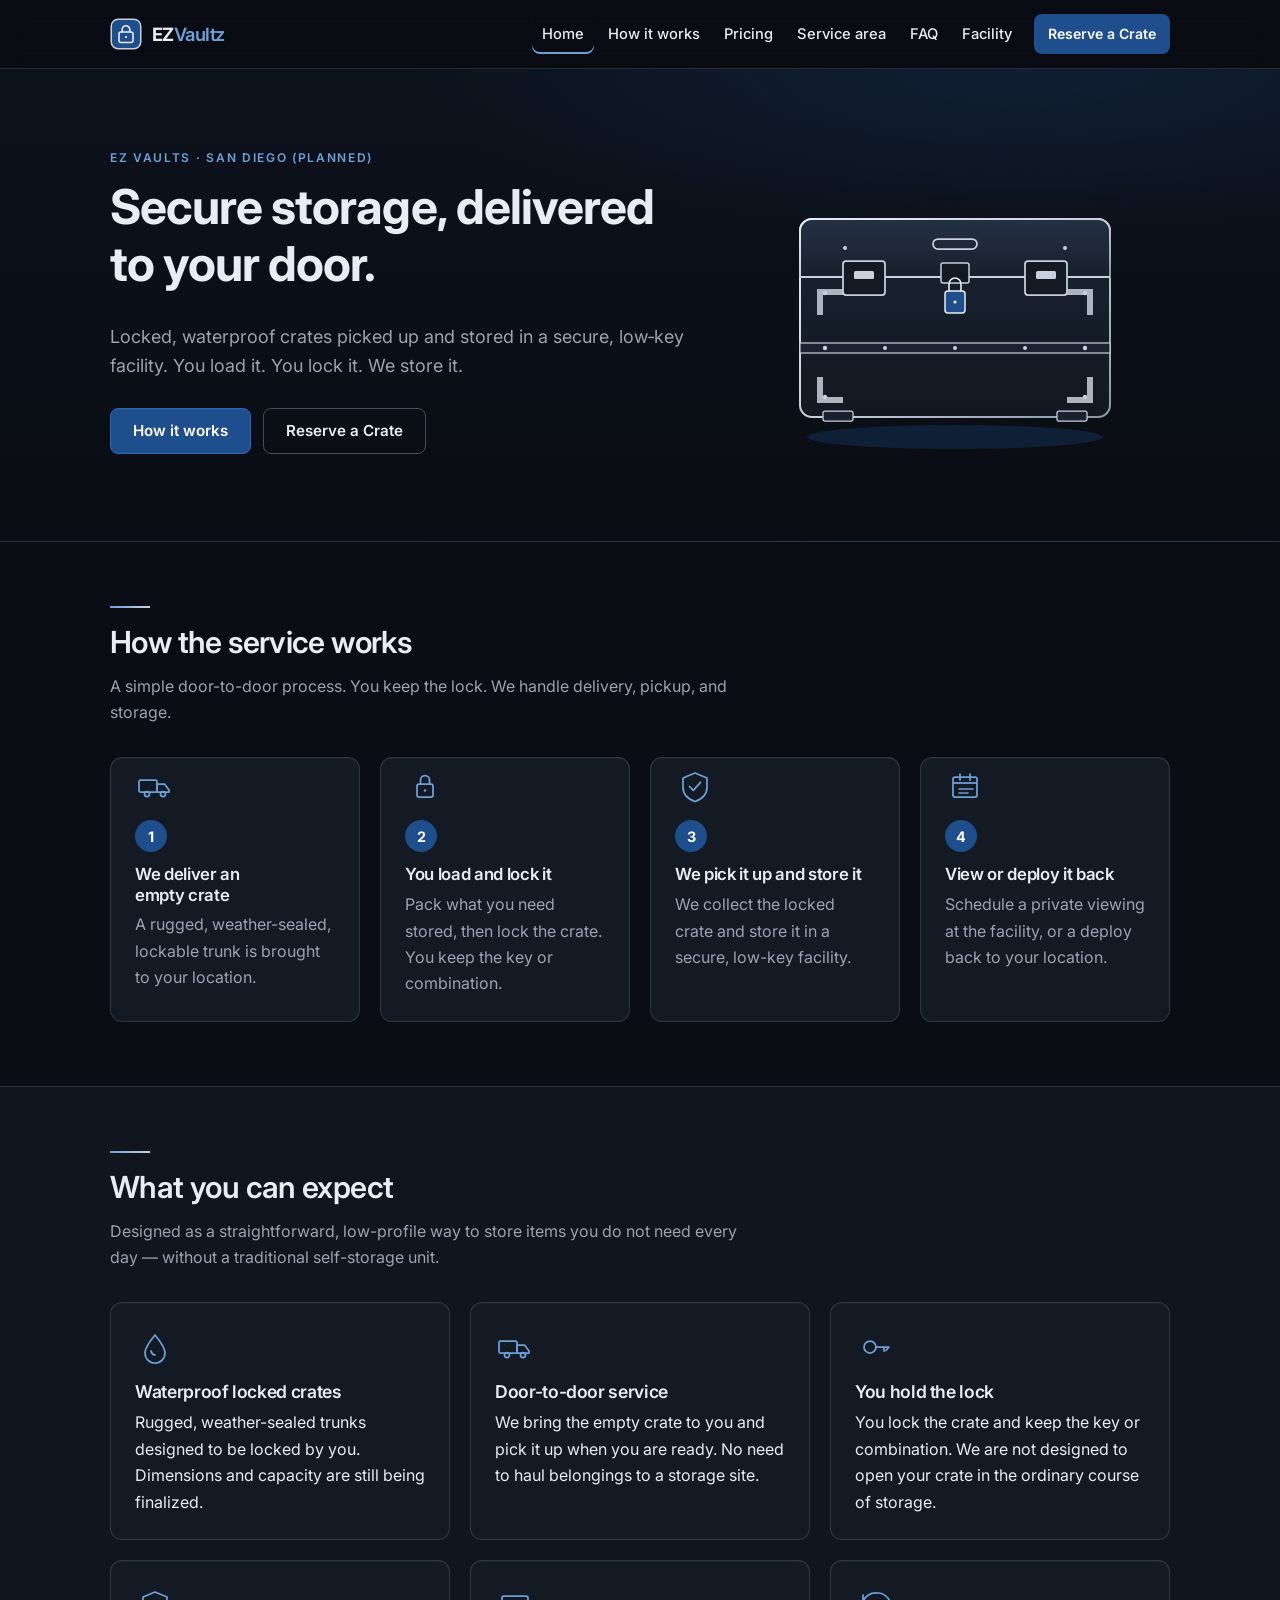
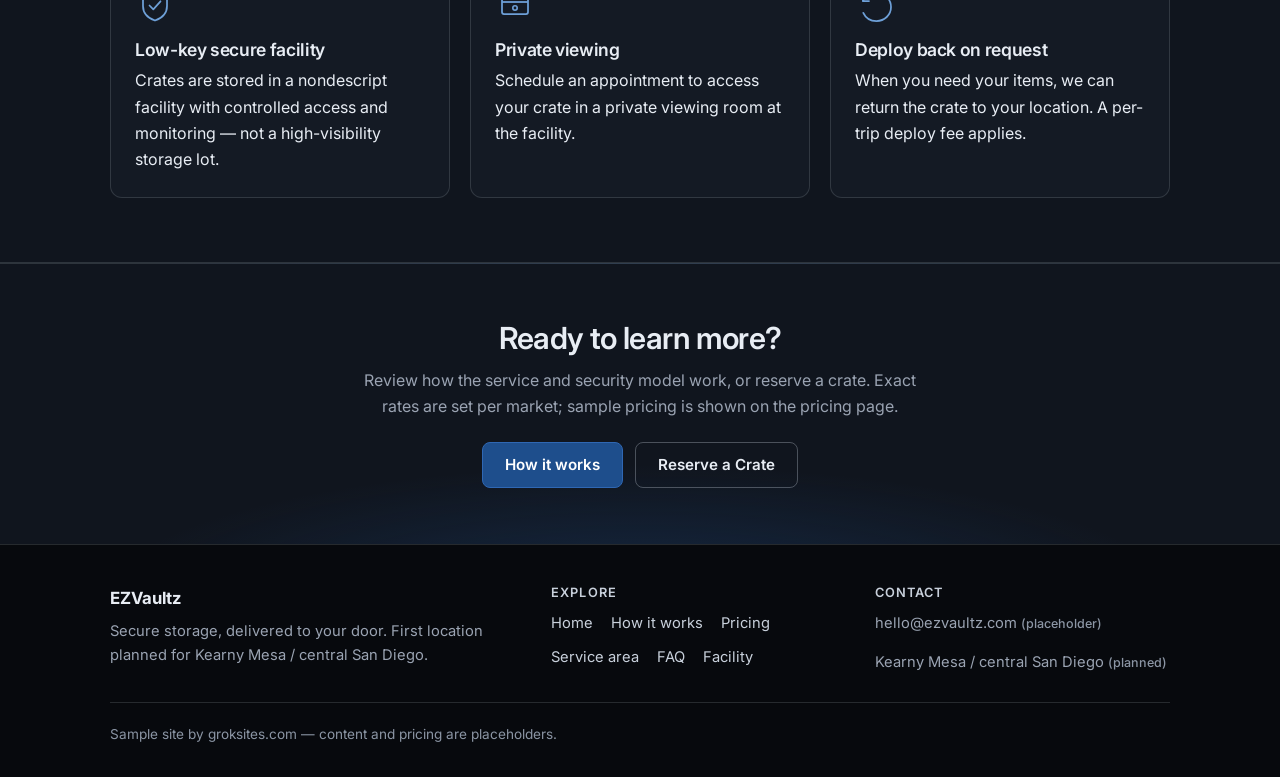
==== index.html @ 33c0e9d4 "Add EZVaultz sample static site." ====
<!DOCTYPE html>
<html lang="en">
<head>
  <meta charset="utf-8">
  <meta name="viewport" content="width=device-width, initial-scale=1">
  <title>EZVaultz | Secure storage, delivered to your door</title>
  <meta name="description" content="Locked, waterproof crates delivered to your door, picked up, and stored in a secure, low&#8209;key facility. First location planned for Kearny Mesa / central San Diego.">
  <meta name="robots" content="noindex">
  <meta property="og:type" content="website">
  <meta property="og:title" content="EZVaultz — Secure storage, delivered to your door">
  <meta property="og:description" content="Locked, waterproof crates picked up and stored in a secure, low&#8209;key facility. You load it. You lock it. We store it.">
  <meta name="theme-color" content="#0a0d13">
  <link rel="icon" href="favicon.svg" type="image/svg+xml">
  <link rel="preconnect" href="https://fonts.googleapis.com">
  <link rel="preconnect" href="https://fonts.gstatic.com" crossorigin>
  <link href="https://fonts.googleapis.com/css2?family=Inter:wght@400;500;600;700&display=swap" rel="stylesheet">
  <link rel="stylesheet" href="styles.css">
</head>
<body>
  <a class="skip" href="#main">Skip to content</a>
  <header class="site-header">
    <div class="wrap nav">
      <a class="brand" href="index.html">
        <svg viewBox="0 0 32 32" width="32" height="32" aria-hidden="true" focusable="false">
        <rect x="1.25" y="1.25" width="29.5" height="29.5" rx="7" fill="#1e4e8c" stroke="#c8d0db" stroke-width="1.5"/>
        <rect x="9" y="14" width="14" height="10.5" rx="2" fill="none" stroke="#e8edf4" stroke-width="1.6"/>
        <path d="M12.2 14v-2.4a3.8 3.8 0 0 1 7.6 0V14" fill="none" stroke="#e8edf4" stroke-width="1.6" stroke-linecap="round"/>
        <circle cx="16" cy="19.1" r="1.15" fill="#e8edf4"/>
      </svg>
        <span class="wordmark">EZ<span>Vaultz</span></span>
      </a>
      <button class="menu-btn" type="button" aria-expanded="false" aria-controls="menu">Menu</button>
      <nav id="menu" aria-label="Main">
      <a href="index.html" aria-current="page">Home</a>
      <a href="how-it-works.html">How it works</a>
      <a href="pricing.html">Pricing</a>
      <a href="service-area.html">Service area</a>
      <a href="faq.html">FAQ</a>
      <a href="facility.html">Facility</a>
      <a class="nav-cta" href="pricing.html#reserve">Reserve a Crate</a>
      </nav>
    </div>
  </header>
  <main id="main">
    <section class="hero">
      <div class="wrap hero-grid">
        <div>
          <p class="eyebrow">EZ Vaults · San Diego (planned)</p>
          <h1>Secure storage, delivered to your door.</h1>
          <p class="lead">Locked, waterproof crates picked up and stored in a secure, low&#8209;key facility. You load it. You lock it. We store it.</p>
          <div class="cta-row">
            <a class="btn primary" href="how-it-works.html">How it works</a>
            <a class="btn ghost" href="pricing.html#reserve">Reserve a Crate</a>
          </div>
        </div>
        <div class="hero-art">
          <svg viewBox="0 0 420 320" role="img" aria-label="Illustration of a rugged, lockable storage trunk with corner reinforcements, latches, and a padlock">
            <defs>
              <linearGradient id="bodyGrad" x1="0" y1="0" x2="0" y2="1">
                <stop offset="0%" stop-color="#1a2433"/>
                <stop offset="100%" stop-color="#121821"/>
              </linearGradient>
              <linearGradient id="lidGrad" x1="0" y1="0" x2="0" y2="1">
                <stop offset="0%" stop-color="#243044"/>
                <stop offset="100%" stop-color="#18202c"/>
              </linearGradient>
              <linearGradient id="silverStroke" x1="0" y1="0" x2="1" y2="1">
                <stop offset="0%" stop-color="#e8edf4"/>
                <stop offset="50%" stop-color="#c8d0db"/>
                <stop offset="100%" stop-color="#8b95a4"/>
              </linearGradient>
            </defs>
            <ellipse cx="210" cy="296" rx="148" ry="12" fill="#1e4e8c" opacity="0.28"/>
            <rect x="55" y="78" width="310" height="198" rx="12" fill="url(#bodyGrad)" stroke="url(#silverStroke)" stroke-width="2"/>
            <path d="M67 78h286c6.627 0 12 5.373 12 12v46H55V90c0-6.627 5.373-12 12-12z" fill="url(#lidGrad)" stroke="url(#silverStroke)" stroke-width="2"/>
            <line x1="55" y1="136" x2="365" y2="136" stroke="#c8d0db" stroke-width="2"/>
            <rect x="188" y="98" width="44" height="10" rx="5" fill="none" stroke="#c8d0db" stroke-width="1.75"/>
            <rect x="55" y="202" width="310" height="10" fill="#1a2230" stroke="#c8d0db" stroke-width="1.2"/>
            <!-- corner plates -->
            <path d="M72 148h26v6H78v20h-6V148z" fill="#c8d0db" opacity="0.85"/>
            <path d="M348 148h-26v6h20v20h6V148z" fill="#c8d0db" opacity="0.85"/>
            <path d="M72 262h26v-6H78v-20h-6v26z" fill="#c8d0db" opacity="0.85"/>
            <path d="M348 262h-26v-6h20v-20h6v26z" fill="#c8d0db" opacity="0.85"/>
            <!-- latches -->
            <rect x="98" y="120" width="42" height="34" rx="3" fill="#141a24" stroke="#c8d0db" stroke-width="1.75"/>
            <rect x="109" y="130" width="20" height="8" rx="1.5" fill="#c8d0db"/>
            <rect x="280" y="120" width="42" height="34" rx="3" fill="#141a24" stroke="#c8d0db" stroke-width="1.75"/>
            <rect x="291" y="130" width="20" height="8" rx="1.5" fill="#c8d0db"/>
            <!-- hasp + padlock -->
            <rect x="196" y="122" width="28" height="20" rx="2" fill="#141a24" stroke="#c8d0db" stroke-width="1.5"/>
            <rect x="200" y="150" width="20" height="22" rx="3" fill="#1e4e8c" stroke="#e8edf4" stroke-width="1.5"/>
            <path d="M204 150v-7a6 6 0 0 1 12 0v7" fill="none" stroke="#e8edf4" stroke-width="1.6" stroke-linecap="round"/>
            <circle cx="210" cy="161" r="1.6" fill="#e8edf4"/>
            <!-- feet -->
            <rect x="78" y="270" width="30" height="10" rx="2" fill="#1a2230" stroke="#c8d0db" stroke-width="1.25"/>
            <rect x="312" y="270" width="30" height="10" rx="2" fill="#1a2230" stroke="#c8d0db" stroke-width="1.25"/>
            <!-- rivets -->
            <g fill="#c8d0db">
              <circle cx="80" cy="152" r="2.2"/><circle cx="340" cy="152" r="2.2"/>
              <circle cx="80" cy="207" r="2.2"/><circle cx="340" cy="207" r="2.2"/>
              <circle cx="80" cy="256" r="2.2"/><circle cx="340" cy="256" r="2.2"/>
              <circle cx="140" cy="207" r="2"/><circle cx="210" cy="207" r="2"/><circle cx="280" cy="207" r="2"/>
              <circle cx="100" cy="107" r="2"/><circle cx="320" cy="107" r="2"/>
            </g>
          </svg>
        </div>
      </div>
    </section>

    <section class="section" aria-labelledby="process-heading">
      <div class="wrap">
        <div class="section-head">
          <hr class="h-rule">
          <h2 id="process-heading">How the service works</h2>
          <p>A simple door-to-door process. You keep the lock. We handle delivery, pickup, and storage.</p>
        </div>
        <div class="grid steps">
          <article class="card step">
            <div class="icon"><svg viewBox="0 0 40 40" fill="none" aria-hidden="true" focusable="false">
      <rect x="4" y="14" width="18" height="12" rx="1.5" stroke="currentColor" stroke-width="1.75"/>
      <path d="M22 18h7.5l4.5 6v2H22V18z" stroke="currentColor" stroke-width="1.75" stroke-linejoin="round"/>
      <circle cx="12" cy="28" r="2.5" stroke="currentColor" stroke-width="1.75"/>
      <circle cx="28" cy="28" r="2.5" stroke="currentColor" stroke-width="1.75"/>
    </svg></div>
            <span class="num" aria-hidden="true">1</span>
            <h3>We deliver an empty&nbsp;crate</h3>
            <p>A rugged, weather-sealed, lockable trunk is brought to your location.</p>
          </article>
          <article class="card step">
            <div class="icon"><svg viewBox="0 0 40 40" fill="none" aria-hidden="true" focusable="false">
      <rect x="12" y="18" width="16" height="13" rx="2" stroke="currentColor" stroke-width="1.75"/>
      <path d="M15.5 18v-4a4.5 4.5 0 0 1 9 0v4" stroke="currentColor" stroke-width="1.75" stroke-linecap="round"/>
      <circle cx="20" cy="24.5" r="1.3" fill="currentColor"/>
    </svg></div>
            <span class="num" aria-hidden="true">2</span>
            <h3>You load and lock&nbsp;it</h3>
            <p>Pack what you need stored, then lock the crate. You keep the key or combination.</p>
          </article>
          <article class="card step">
            <div class="icon"><svg viewBox="0 0 40 40" fill="none" aria-hidden="true" focusable="false">
      <path d="M20 7l12 5v9c0 7.5-5.2 12.2-12 14.5C13.2 33.2 8 28.5 8 21V12l12-5z" stroke="currentColor" stroke-width="1.75" stroke-linejoin="round"/>
      <path d="M14.5 20.5l3.8 3.8 7.2-8" stroke="currentColor" stroke-width="1.75" stroke-linecap="round" stroke-linejoin="round"/>
    </svg></div>
            <span class="num" aria-hidden="true">3</span>
            <h3>We pick it up and store&nbsp;it</h3>
            <p>We collect the locked crate and store it in a secure, low-key facility.</p>
          </article>
          <article class="card step">
            <div class="icon"><svg viewBox="0 0 40 40" fill="none" aria-hidden="true" focusable="false">
      <rect x="8" y="11" width="24" height="20" rx="2" stroke="currentColor" stroke-width="1.75"/>
      <path d="M8 17h24" stroke="currentColor" stroke-width="1.75"/>
      <path d="M15 8v6M25 8v6" stroke="currentColor" stroke-width="1.75" stroke-linecap="round"/>
      <path d="M14 23h4M19 23h4M24 23h4M14 27h4M19 27h4" stroke="currentColor" stroke-width="1.6" stroke-linecap="round"/>
    </svg></div>
            <span class="num" aria-hidden="true">4</span>
            <h3>View or deploy it&nbsp;back</h3>
            <p>Schedule a private viewing at the facility, or a deploy back to your location.</p>
          </article>
        </div>
      </div>
    </section>

    <section class="section alt" aria-labelledby="benefits-heading">
      <div class="wrap">
        <div class="section-head">
          <hr class="h-rule">
          <h2 id="benefits-heading">What you can expect</h2>
          <p>Designed as a straightforward, low-profile way to store items you do not need every day — without a traditional self-storage unit.</p>
        </div>
        <div class="grid benefits">
          <article class="card">
            <div class="icon"><svg viewBox="0 0 40 40" fill="none" aria-hidden="true" focusable="false">
      <path d="M20 8c0 0 10 12 10 18a10 10 0 1 1-20 0c0-6 10-18 10-18z" stroke="currentColor" stroke-width="1.75" stroke-linejoin="round"/>
      <path d="M16 24a5 5 0 0 0 4 4" stroke="currentColor" stroke-width="1.75" stroke-linecap="round"/>
    </svg></div>
            <h3>Waterproof locked crates</h3>
            <p>Rugged, weather-sealed trunks designed to be locked by you. Dimensions and capacity are still being finalized.</p>
          </article>
          <article class="card">
            <div class="icon"><svg viewBox="0 0 40 40" fill="none" aria-hidden="true" focusable="false">
      <rect x="4" y="14" width="18" height="12" rx="1.5" stroke="currentColor" stroke-width="1.75"/>
      <path d="M22 18h7.5l4.5 6v2H22V18z" stroke="currentColor" stroke-width="1.75" stroke-linejoin="round"/>
      <circle cx="12" cy="28" r="2.5" stroke="currentColor" stroke-width="1.75"/>
      <circle cx="28" cy="28" r="2.5" stroke="currentColor" stroke-width="1.75"/>
    </svg></div>
            <h3>Door-to-door service</h3>
            <p>We bring the empty crate to you and pick it up when you are ready. No need to haul belongings to a storage site.</p>
          </article>
          <article class="card">
            <div class="icon"><svg viewBox="0 0 40 40" fill="none" aria-hidden="true" focusable="false">
      <circle cx="15" cy="20" r="6" stroke="currentColor" stroke-width="1.75"/>
      <path d="M21 20h13l-3 3.5M29 20v4" stroke="currentColor" stroke-width="1.75" stroke-linecap="round" stroke-linejoin="round"/>
    </svg></div>
            <h3>You hold the lock</h3>
            <p>You lock the crate and keep the key or combination. We are not designed to open your crate in the ordinary course of storage.</p>
          </article>
          <article class="card">
            <div class="icon"><svg viewBox="0 0 40 40" fill="none" aria-hidden="true" focusable="false">
      <path d="M20 7l12 5v9c0 7.5-5.2 12.2-12 14.5C13.2 33.2 8 28.5 8 21V12l12-5z" stroke="currentColor" stroke-width="1.75" stroke-linejoin="round"/>
      <path d="M14.5 20.5l3.8 3.8 7.2-8" stroke="currentColor" stroke-width="1.75" stroke-linecap="round" stroke-linejoin="round"/>
    </svg></div>
            <h3>Low-key secure facility</h3>
            <p>Crates are stored in a nondescript facility with controlled access and monitoring — not a high-visibility storage lot.</p>
          </article>
          <article class="card">
            <div class="icon"><svg viewBox="0 0 40 40" fill="none" aria-hidden="true" focusable="false">
      <rect x="7" y="11" width="26" height="18" rx="2" stroke="currentColor" stroke-width="1.75"/>
      <path d="M7 17h26" stroke="currentColor" stroke-width="1.75"/>
      <circle cx="20" cy="23" r="2.2" stroke="currentColor" stroke-width="1.6"/>
    </svg></div>
            <h3>Private viewing</h3>
            <p>Schedule an appointment to access your crate in a private viewing room at the facility.</p>
          </article>
          <article class="card">
            <div class="icon"><svg viewBox="0 0 40 40" fill="none" aria-hidden="true" focusable="false">
      <path d="M14 16H8v-6" stroke="currentColor" stroke-width="1.75" stroke-linecap="round" stroke-linejoin="round"/>
      <path d="M8 16c3-6 9-9 16-8 7 1 12 7 12 14 0 8-6.5 14-14.5 14-6 0-11-3.4-13.2-8.2" stroke="currentColor" stroke-width="1.75" stroke-linecap="round"/>
    </svg></div>
            <h3>Deploy back on request</h3>
            <p>When you need your items, we can return the crate to your location. A per-trip deploy fee applies.</p>
          </article>
        </div>
      </div>
    </section>

    <section class="cta-band">
      <div class="wrap">
        <h2>Ready to learn more?</h2>
        <p>Review how the service and security model work, or reserve a crate. Exact rates are set per market; sample pricing is shown on the pricing page.</p>
        <div class="cta-row">
          <a class="btn primary" href="how-it-works.html">How it works</a>
          <a class="btn ghost" href="pricing.html#reserve">Reserve a Crate</a>
        </div>
      </div>
    </section>
  </main>
  <footer class="site-footer">
    <div class="wrap">
      <div class="footer-grid">
        <div>
          <div class="footer-brand">EZVaultz</div>
          <p>Secure storage, delivered to your door. First location planned for Kearny Mesa / central San Diego.</p>
        </div>
        <div>
          <h3>Explore</h3>
          <nav class="footer-nav" aria-label="Footer">
          <a href="index.html">Home</a>
          <a href="how-it-works.html">How it works</a>
          <a href="pricing.html">Pricing</a>
          <a href="service-area.html">Service area</a>
          <a href="faq.html">FAQ</a>
          <a href="facility.html">Facility</a>
          </nav>
        </div>
        <div>
          <h3>Contact</h3>
          <p>hello@ezvaultz.com <span class="ph">(placeholder)</span></p>
          <p>Kearny Mesa / central San Diego <span class="ph">(planned)</span></p>
        </div>
      </div>
      <p class="demo-note">Sample site by groksites.com — content and pricing are placeholders.</p>
    </div>
  </footer>
  <script src="script.js"></script>
</body>
</html>
---- styles.css ----
/* ==========================================================================
   EZVaultz sample site — styles.css
   Theme colors live in :root. Swap these variables to retheme the site.
   ========================================================================== */

:root {
  --bg: #0a0d13;
  --bg-raised: #10151e;
  --bg-card: #141a24;
  --bg-hover: #1a2230;
  --blue: #1e4e8c;
  --blue-mid: #2a63ad;
  --blue-soft: #6ea0d8;
  --silver: #c8d0db;
  --silver-bright: #e8edf4;
  --silver-dim: #8b95a4;
  --line: rgba(200, 208, 219, 0.16);
  --line-strong: rgba(200, 208, 219, 0.32);
  --text: #e8edf4;
  --muted: #9aa3b2;
  --ok: #b7d7c6;
  --shadow: 0 16px 40px rgba(0, 0, 0, 0.4);
  --radius: 12px;
  --header-h: 68px;
  --font: Inter, system-ui, -apple-system, "Segoe UI", Roboto, sans-serif;
  --max: 1100px;
  --grad-silver: linear-gradient(180deg, #f4f7fb 0%, #b7c2d0 100%);
  --grad-line: linear-gradient(90deg, transparent, #c8d0db, transparent);
}

*,
*::before,
*::after { box-sizing: border-box; }

html { scroll-behavior: smooth; }

body {
  margin: 0;
  font-family: var(--font);
  font-size: 1rem;
  line-height: 1.65;
  color: var(--text);
  background: var(--bg);
  min-height: 100vh;
  display: flex;
  flex-direction: column;
}

img, svg { max-width: 100%; display: block; }

a { color: var(--blue-soft); text-decoration-thickness: 1px; text-underline-offset: 3px; }
a:hover { color: var(--silver-bright); }

h1, h2, h3, h4 {
  line-height: 1.2;
  font-weight: 600;
  letter-spacing: -0.02em;
  color: var(--silver-bright);
  margin: 0 0 0.6em;
}

h1 { font-size: clamp(1.85rem, 5vw, 3rem); font-weight: 700; }
h2 { font-size: clamp(1.45rem, 3vw, 1.9rem); }
h3 { font-size: 1.1rem; margin-bottom: 0.4em; }

p { margin: 0 0 1em; }
p:last-child { margin-bottom: 0; }

.wrap {
  width: 100%;
  max-width: var(--max);
  margin: 0 auto;
  padding: 0 20px;
}

.skip {
  position: absolute;
  left: -999px;
  top: 0;
  background: var(--silver-bright);
  color: var(--bg);
  padding: 8px 14px;
  z-index: 100;
  font-weight: 600;
  border-radius: 0 0 6px 0;
}
.skip:focus { left: 0; }

:focus-visible {
  outline: 2px solid var(--blue-soft);
  outline-offset: 3px;
}

.ph {
  color: var(--silver-dim);
  font-weight: 500;
  font-size: 0.85em;
}

/* Header / nav ----------------------------------------------------------- */

.site-header {
  position: sticky;
  top: 0;
  z-index: 50;
  background: rgba(10, 13, 19, 0.92);
  backdrop-filter: blur(12px);
  border-bottom: 1px solid var(--line);
}

.nav {
  display: flex;
  align-items: center;
  justify-content: space-between;
  min-height: var(--header-h);
  gap: 12px;
}

.brand {
  display: flex;
  align-items: center;
  gap: 10px;
  text-decoration: none;
  color: var(--silver-bright);
  font-weight: 700;
  letter-spacing: -0.03em;
  font-size: 1.15rem;
  flex-shrink: 0;
}
.brand:hover { color: var(--silver-bright); }
.brand svg { width: 32px; height: 32px; flex-shrink: 0; }
.brand .wordmark span { color: var(--blue-soft); font-weight: 600; }

.menu-btn {
  display: inline-flex;
  align-items: center;
  gap: 8px;
  background: transparent;
  color: var(--silver);
  border: 1px solid var(--line-strong);
  border-radius: 8px;
  padding: 8px 12px;
  font: 600 0.9rem var(--font);
  cursor: pointer;
}
.menu-btn:hover { background: var(--bg-hover); color: var(--silver-bright); }

#menu {
  display: none;
  position: absolute;
  top: var(--header-h);
  left: 0;
  right: 0;
  background: var(--bg-raised);
  border-bottom: 1px solid var(--line);
  padding: 8px 20px 20px;
  flex-direction: column;
  gap: 2px;
}
#menu.open { display: flex; }

#menu a {
  color: var(--text);
  text-decoration: none;
  padding: 12px 8px;
  border-radius: 8px;
  font-weight: 500;
}
#menu a:hover { background: var(--bg-hover); color: var(--silver-bright); }
#menu a[aria-current="page"] {
  color: var(--silver-bright);
  box-shadow: inset 3px 0 0 var(--blue-soft);
}
#menu .nav-cta {
  margin-top: 8px;
  text-align: center;
  background: var(--blue);
  color: #fff;
  font-weight: 600;
  padding: 12px 16px;
}
#menu .nav-cta:hover { background: var(--blue-mid); color: #fff; }

/* Buttons ---------------------------------------------------------------- */

.btn {
  display: inline-flex;
  align-items: center;
  justify-content: center;
  gap: 8px;
  padding: 13px 22px;
  border-radius: 8px;
  font: 600 0.95rem var(--font);
  text-decoration: none;
  border: 1px solid transparent;
  cursor: pointer;
  line-height: 1.2;
}
.btn.primary {
  background: var(--blue);
  color: #fff;
  border-color: #2f67b3;
}
.btn.primary:hover { background: var(--blue-mid); color: #fff; }
.btn.ghost {
  background: transparent;
  color: var(--silver-bright);
  border-color: var(--line-strong);
}
.btn.ghost:hover { background: var(--bg-hover); color: var(--silver-bright); }
.btn[disabled], .btn:disabled { opacity: 0.65; cursor: not-allowed; }

.cta-row { display: flex; flex-wrap: wrap; gap: 12px; }

/* Hero ------------------------------------------------------------------- */

.hero,
.page-hero {
  padding: 48px 0 56px;
  background:
    radial-gradient(ellipse 80% 60% at 80% 0%, rgba(30, 78, 140, 0.22), transparent 60%),
    linear-gradient(180deg, #0c121c 0%, var(--bg) 100%);
  border-bottom: 1px solid var(--line);
}

.hero-grid {
  display: grid;
  gap: 36px;
  align-items: center;
}

.eyebrow {
  margin: 0 0 10px;
  font-size: 0.75rem;
  font-weight: 600;
  letter-spacing: 0.14em;
  text-transform: uppercase;
  color: var(--blue-soft);
}

.lead {
  font-size: 1.125rem;
  color: var(--muted);
  max-width: 38em;
  margin-bottom: 1.5em;
}

.hero-art {
  justify-self: center;
  width: min(100%, 420px);
}
.hero-art svg { width: 100%; height: auto; }

.page-hero h1 { margin-bottom: 0.4em; }
.page-hero .lead { margin-bottom: 0; }

/* Sections --------------------------------------------------------------- */

main { flex: 1; }

.section { padding: 64px 0; }
.section.tight { padding: 48px 0; }
.section.alt {
  background: var(--bg-raised);
  border-top: 1px solid var(--line);
  border-bottom: 1px solid var(--line);
}

.section-head { margin-bottom: 32px; max-width: 40em; }
.section-head h2 { margin-bottom: 0.4em; }
.section-head p { color: var(--muted); }

.h-rule {
  display: block;
  width: 40px;
  height: 2px;
  margin: 0 0 16px;
  border: 0;
  background: linear-gradient(90deg, var(--blue-soft), var(--silver));
}

/* Cards / grids ---------------------------------------------------------- */

.grid {
  display: grid;
  gap: 20px;
}
.grid.two,
.grid.three,
.grid.benefits,
.grid.steps { grid-template-columns: 1fr; }

.card {
  background: var(--bg-card);
  border: 1px solid var(--line);
  border-radius: var(--radius);
  padding: 24px;
  box-shadow: 0 1px 0 rgba(232, 237, 244, 0.04) inset;
}
.card h3 { color: var(--silver-bright); }

.icon {
  width: 40px;
  height: 40px;
  margin-bottom: 14px;
  color: var(--blue-soft);
}
.icon svg { width: 40px; height: 40px; }

/* Steps (4-step process) ------------------------------------------------- */

.steps { counter-reset: step; }
.step { position: relative; padding-top: 8px; }
.step .num {
  display: inline-flex;
  align-items: center;
  justify-content: center;
  width: 32px;
  height: 32px;
  margin-bottom: 12px;
  border-radius: 50%;
  background: var(--blue);
  color: #fff;
  font-weight: 700;
  font-size: 0.9rem;
  letter-spacing: 0;
}
.step p { color: var(--muted); }

/* Pricing ---------------------------------------------------------------- */

.price-cards { align-items: stretch; }
.price-card {
  position: relative;
  padding: 28px 24px;
}
.price-card .amount {
  font-size: clamp(2rem, 5vw, 2.6rem);
  font-weight: 700;
  letter-spacing: -0.03em;
  background: var(--grad-silver);
  -webkit-background-clip: text;
  background-clip: text;
  color: transparent;
  line-height: 1.1;
  margin: 8px 0 4px;
}
.price-card .period { color: var(--muted); margin: 0 0 16px; }
.badge {
  display: inline-block;
  font-size: 0.7rem;
  font-weight: 700;
  letter-spacing: 0.08em;
  text-transform: uppercase;
  color: var(--bg);
  background: var(--silver);
  padding: 3px 8px;
  border-radius: 999px;
  margin-bottom: 10px;
}
.note-box {
  margin-top: 24px;
  padding: 16px 18px;
  border: 1px dashed var(--line-strong);
  border-radius: var(--radius);
  color: var(--muted);
  background: rgba(30, 78, 140, 0.08);
}
.included { list-style: none; padding: 0; margin: 0; }
.included li {
  padding: 10px 0 10px 28px;
  position: relative;
  border-bottom: 1px solid var(--line);
  color: var(--muted);
}
.included li:last-child { border-bottom: 0; }
.included li::before {
  content: "";
  position: absolute;
  left: 0;
  top: 16px;
  width: 14px;
  height: 8px;
  border-left: 2px solid var(--blue-soft);
  border-bottom: 2px solid var(--blue-soft);
  transform: rotate(-45deg);
}

/* Forms ------------------------------------------------------------------ */

.form {
  display: grid;
  gap: 14px 16px;
  max-width: 640px;
}
.field { display: grid; gap: 6px; }
.form label {
  font-weight: 600;
  font-size: 0.9rem;
}
.form .hint { font-size: 0.8rem; color: var(--silver-dim); font-weight: 400; }
.form input,
.form select,
.form textarea {
  font: inherit;
  color: var(--text);
  background: var(--bg);
  border: 1px solid var(--line-strong);
  border-radius: 8px;
  padding: 11px 12px;
  width: 100%;
}
.form input:hover,
.form select:hover,
.form textarea:hover { border-color: var(--silver-dim); }
.form textarea { min-height: 110px; resize: vertical; }
.form .actions { margin-top: 4px; }

.form-msg {
  margin-top: 16px;
  padding: 14px 16px;
  border-radius: 8px;
  display: none;
}
.form-msg.show { display: block; }
.form-msg.ok {
  background: rgba(183, 215, 198, 0.1);
  border: 1px solid rgba(183, 215, 198, 0.35);
  color: var(--ok);
}

.sched-placeholder {
  border: 1px dashed var(--line-strong);
  border-radius: var(--radius);
  padding: 36px 24px;
  text-align: center;
  background: repeating-linear-gradient(
    -45deg,
    transparent,
    transparent 8px,
    rgba(200, 208, 219, 0.03) 8px,
    rgba(200, 208, 219, 0.03) 16px
  );
  color: var(--muted);
  min-height: 180px;
  display: flex;
  flex-direction: column;
  align-items: center;
  justify-content: center;
  gap: 8px;
}
.sched-placeholder strong {
  color: var(--silver-bright);
  font-size: 1.05rem;
}

/* FAQ -------------------------------------------------------------------- */

.faq { display: grid; gap: 10px; max-width: 760px; }
.faq details {
  background: var(--bg-card);
  border: 1px solid var(--line);
  border-radius: var(--radius);
  padding: 0 18px;
}
.faq summary {
  cursor: pointer;
  font-weight: 600;
  padding: 16px 0;
  list-style: none;
  display: flex;
  align-items: center;
  justify-content: space-between;
  gap: 16px;
  color: var(--silver-bright);
}
.faq summary::-webkit-details-marker { display: none; }
.faq summary::after {
  content: "";
  width: 8px;
  height: 8px;
  border-right: 2px solid var(--silver);
  border-bottom: 2px solid var(--silver);
  transform: rotate(45deg);
  flex-shrink: 0;
  transition: transform 0.15s ease;
  margin-top: -4px;
}
.faq details[open] summary::after { transform: rotate(225deg); margin-top: 4px; }
.faq details p {
  color: var(--muted);
  padding-bottom: 16px;
  margin: 0;
}

/* Service area graphic --------------------------------------------------- */

.area-graphic {
  background: var(--bg-card);
  border: 1px solid var(--line);
  border-radius: var(--radius);
  padding: 20px;
  overflow: hidden;
}
.area-graphic svg { width: 100%; height: auto; margin: 0 auto; }

.zip-row {
  display: flex;
  flex-wrap: wrap;
  gap: 10px;
  margin-top: 8px;
}
.zip-row input {
  flex: 1 1 160px;
  font: inherit;
  color: var(--text);
  background: var(--bg);
  border: 1px solid var(--line-strong);
  border-radius: 8px;
  padding: 11px 12px;
}

/* Facility feature list -------------------------------------------------- */

.features .card { min-height: 100%; }

/* CTA band --------------------------------------------------------------- */

.cta-band {
  padding: 56px 0;
  background:
    radial-gradient(ellipse 70% 80% at 50% 120%, rgba(30, 78, 140, 0.35), transparent 60%),
    var(--bg-raised);
  border-top: 1px solid var(--line);
  text-align: center;
}
.cta-band h2 { margin-bottom: 0.35em; }
.cta-band p { color: var(--muted); max-width: 36em; margin: 0 auto 1.4em; }
.cta-band .cta-row { justify-content: center; }

/* Footer ----------------------------------------------------------------- */

.site-footer {
  background: #07090d;
  border-top: 1px solid var(--line);
  padding: 40px 0 32px;
  color: var(--muted);
  font-size: 0.92rem;
}
.footer-grid {
  display: grid;
  gap: 28px;
}
.footer-brand { color: var(--silver-bright); font-weight: 700; font-size: 1.05rem; margin-bottom: 6px; }
.site-footer h3 { font-size: 0.8rem; letter-spacing: 0.08em; text-transform: uppercase; color: var(--silver); margin-bottom: 10px; }
.footer-nav { display: flex; flex-wrap: wrap; gap: 10px 18px; }
.footer-nav a { color: var(--silver); text-decoration: none; }
.footer-nav a:hover { color: var(--silver-bright); }
.demo-note {
  margin-top: 28px;
  padding-top: 20px;
  border-top: 1px solid var(--line);
  color: var(--silver-dim);
  font-size: 0.85rem;
}

/* 404 -------------------------------------------------------------------- */

.not-found {
  text-align: center;
  padding: 80px 0 100px;
}
.not-found .code {
  font-size: clamp(4rem, 16vw, 7rem);
  font-weight: 700;
  letter-spacing: -0.04em;
  background: var(--grad-silver);
  -webkit-background-clip: text;
  background-clip: text;
  color: transparent;
  line-height: 1;
  margin-bottom: 12px;
}
.not-found .cta-row { justify-content: center; margin-top: 24px; }

/* Desktop ---------------------------------------------------------------- */

@media (min-width: 860px) {
  .menu-btn { display: none; }

  #menu {
    display: flex !important;
    position: static;
    flex-direction: row;
    align-items: center;
    background: transparent;
    border: 0;
    padding: 0;
    gap: 4px;
  }
  #menu a {
    padding: 8px 10px;
    font-size: 0.92rem;
    white-space: nowrap;
  }
  #menu a[aria-current="page"] {
    box-shadow: inset 0 -2px 0 var(--blue-soft);
  }
  #menu .nav-cta {
    margin: 0 0 0 8px;
    padding: 8px 14px;
    font-size: 0.88rem;
  }

  .hero { padding: 72px 0 80px; }
  .page-hero { padding: 64px 0 56px; }
  .hero-grid { grid-template-columns: 1.15fr 0.85fr; gap: 48px; }
  .grid.two { grid-template-columns: 1fr 1fr; }
  .grid.three { grid-template-columns: 1fr 1fr 1fr; }
  .grid.benefits { grid-template-columns: 1fr 1fr 1fr; }
  .grid.steps { grid-template-columns: 1fr 1fr; gap: 20px; }
  .step h3 { font-size: 1.05rem; }
  .footer-grid { grid-template-columns: 1.4fr 1fr 1fr; }
  .form { grid-template-columns: 1fr 1fr; }
  .form .full { grid-column: 1 / -1; }
}


@media (min-width: 860px) and (max-width: 980px) {
  #menu a { padding: 8px 7px; font-size: 0.85rem; }
}

@media (min-width: 1140px) {
  .grid.steps { grid-template-columns: repeat(4, 1fr); gap: 20px; }
}

@media (prefers-reduced-motion: reduce) {
  html { scroll-behavior: auto; }
  * { transition: none !important; }
}
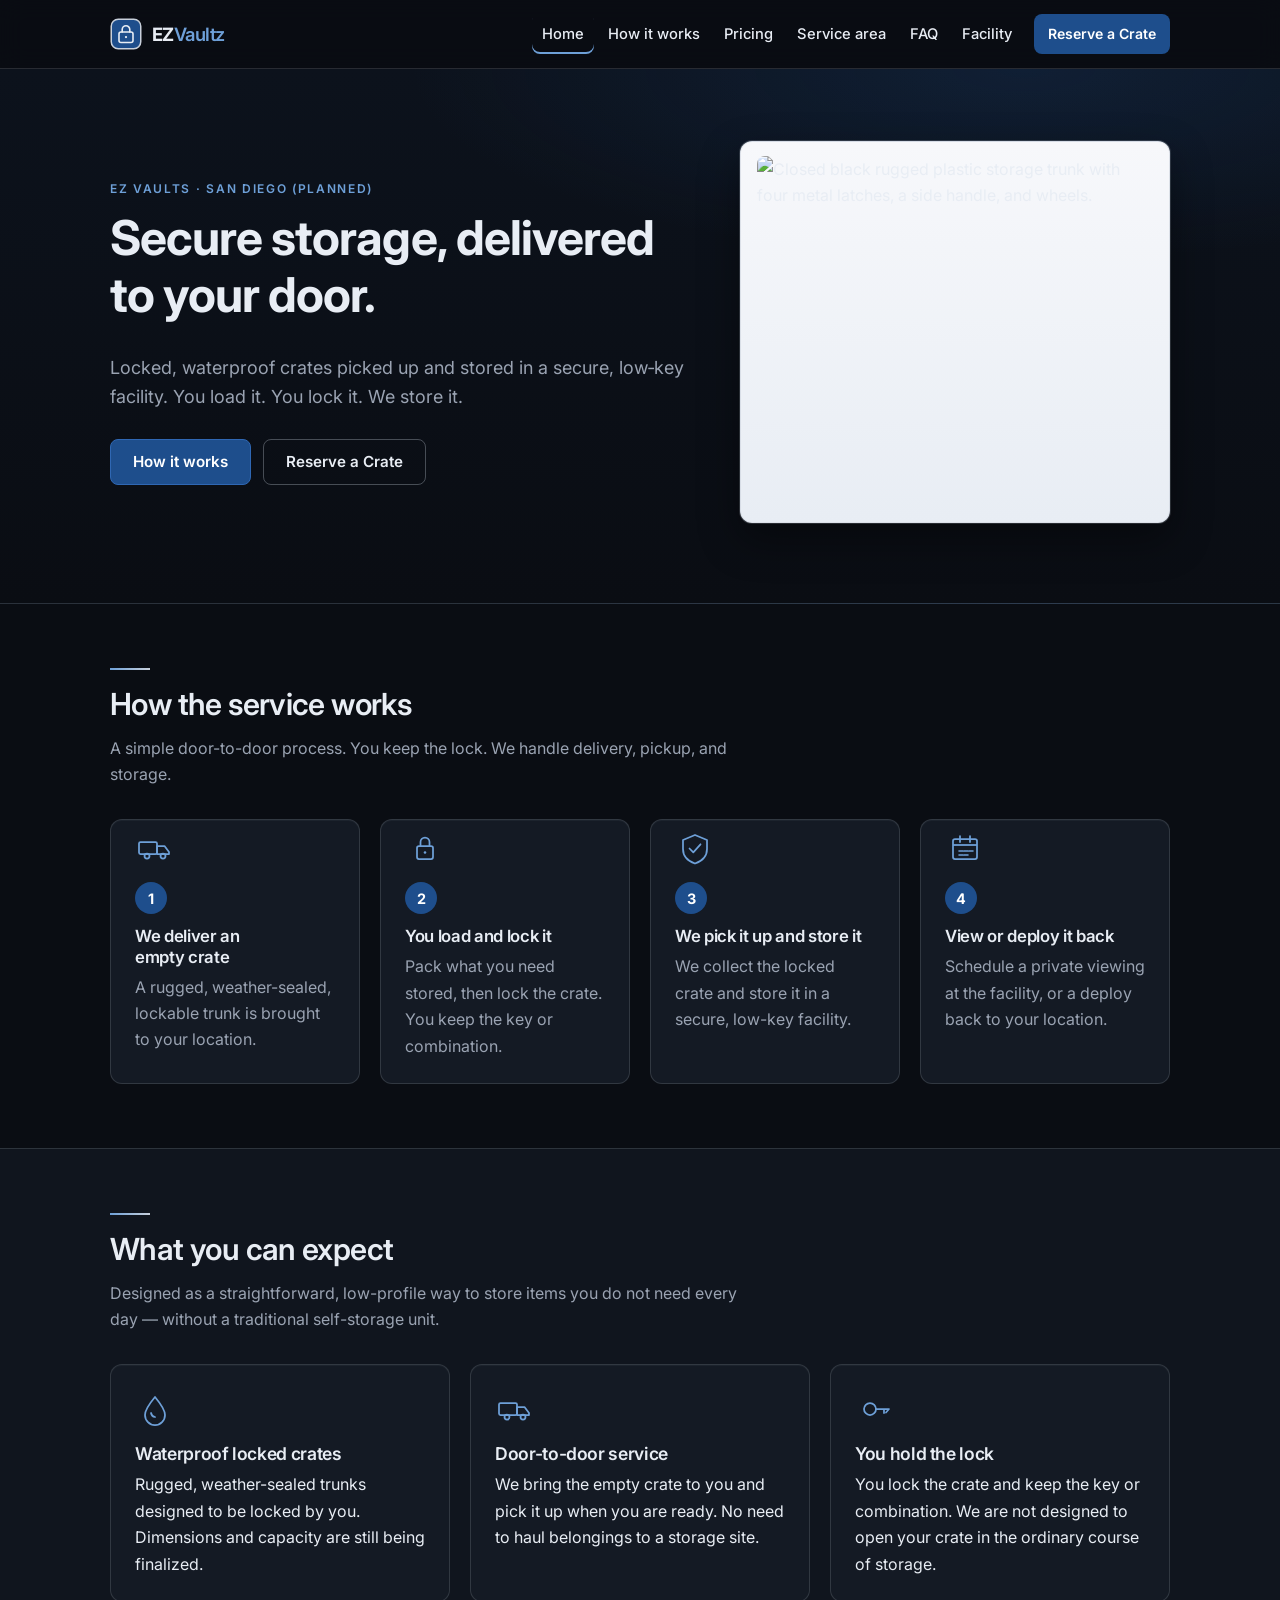
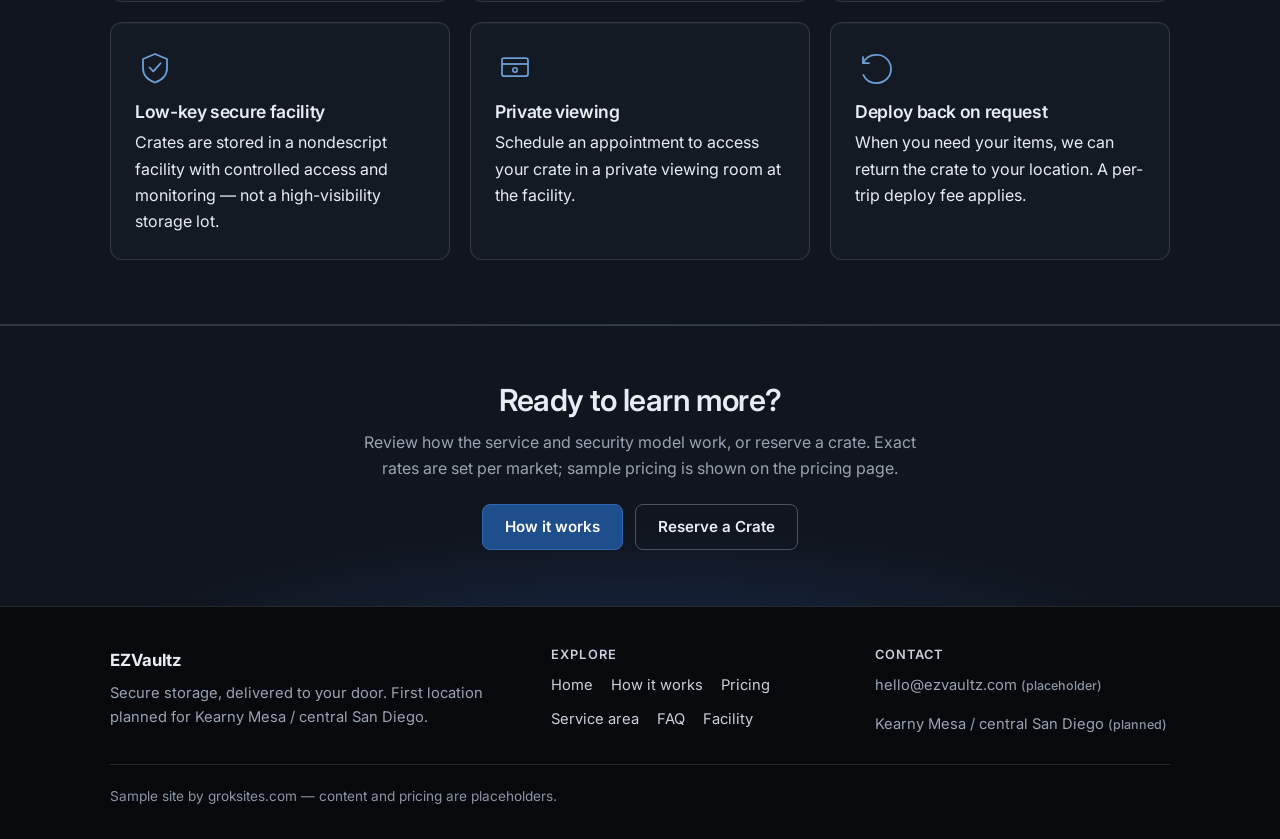
==== commit 8f75c010: "Add client-provided crate photos to Home and What is EZ Vaults." ====
--- a/index.html
+++ b/index.html
@@ -54,55 +54,14 @@
           </div>
         </div>
         <div class="hero-art">
-          <svg viewBox="0 0 420 320" role="img" aria-label="Illustration of a rugged, lockable storage trunk with corner reinforcements, latches, and a padlock">
-            <defs>
-              <linearGradient id="bodyGrad" x1="0" y1="0" x2="0" y2="1">
-                <stop offset="0%" stop-color="#1a2433"/>
-                <stop offset="100%" stop-color="#121821"/>
-              </linearGradient>
-              <linearGradient id="lidGrad" x1="0" y1="0" x2="0" y2="1">
-                <stop offset="0%" stop-color="#243044"/>
-                <stop offset="100%" stop-color="#18202c"/>
-              </linearGradient>
-              <linearGradient id="silverStroke" x1="0" y1="0" x2="1" y2="1">
-                <stop offset="0%" stop-color="#e8edf4"/>
-                <stop offset="50%" stop-color="#c8d0db"/>
-                <stop offset="100%" stop-color="#8b95a4"/>
-              </linearGradient>
-            </defs>
-            <ellipse cx="210" cy="296" rx="148" ry="12" fill="#1e4e8c" opacity="0.28"/>
-            <rect x="55" y="78" width="310" height="198" rx="12" fill="url(#bodyGrad)" stroke="url(#silverStroke)" stroke-width="2"/>
-            <path d="M67 78h286c6.627 0 12 5.373 12 12v46H55V90c0-6.627 5.373-12 12-12z" fill="url(#lidGrad)" stroke="url(#silverStroke)" stroke-width="2"/>
-            <line x1="55" y1="136" x2="365" y2="136" stroke="#c8d0db" stroke-width="2"/>
-            <rect x="188" y="98" width="44" height="10" rx="5" fill="none" stroke="#c8d0db" stroke-width="1.75"/>
-            <rect x="55" y="202" width="310" height="10" fill="#1a2230" stroke="#c8d0db" stroke-width="1.2"/>
-            <!-- corner plates -->
-            <path d="M72 148h26v6H78v20h-6V148z" fill="#c8d0db" opacity="0.85"/>
-            <path d="M348 148h-26v6h20v20h6V148z" fill="#c8d0db" opacity="0.85"/>
-            <path d="M72 262h26v-6H78v-20h-6v26z" fill="#c8d0db" opacity="0.85"/>
-            <path d="M348 262h-26v-6h20v-20h6v26z" fill="#c8d0db" opacity="0.85"/>
-            <!-- latches -->
-            <rect x="98" y="120" width="42" height="34" rx="3" fill="#141a24" stroke="#c8d0db" stroke-width="1.75"/>
-            <rect x="109" y="130" width="20" height="8" rx="1.5" fill="#c8d0db"/>
-            <rect x="280" y="120" width="42" height="34" rx="3" fill="#141a24" stroke="#c8d0db" stroke-width="1.75"/>
-            <rect x="291" y="130" width="20" height="8" rx="1.5" fill="#c8d0db"/>
-            <!-- hasp + padlock -->
-            <rect x="196" y="122" width="28" height="20" rx="2" fill="#141a24" stroke="#c8d0db" stroke-width="1.5"/>
-            <rect x="200" y="150" width="20" height="22" rx="3" fill="#1e4e8c" stroke="#e8edf4" stroke-width="1.5"/>
-            <path d="M204 150v-7a6 6 0 0 1 12 0v7" fill="none" stroke="#e8edf4" stroke-width="1.6" stroke-linecap="round"/>
-            <circle cx="210" cy="161" r="1.6" fill="#e8edf4"/>
-            <!-- feet -->
-            <rect x="78" y="270" width="30" height="10" rx="2" fill="#1a2230" stroke="#c8d0db" stroke-width="1.25"/>
-            <rect x="312" y="270" width="30" height="10" rx="2" fill="#1a2230" stroke="#c8d0db" stroke-width="1.25"/>
-            <!-- rivets -->
-            <g fill="#c8d0db">
-              <circle cx="80" cy="152" r="2.2"/><circle cx="340" cy="152" r="2.2"/>
-              <circle cx="80" cy="207" r="2.2"/><circle cx="340" cy="207" r="2.2"/>
-              <circle cx="80" cy="256" r="2.2"/><circle cx="340" cy="256" r="2.2"/>
-              <circle cx="140" cy="207" r="2"/><circle cx="210" cy="207" r="2"/><circle cx="280" cy="207" r="2"/>
-              <circle cx="100" cy="107" r="2"/><circle cx="320" cy="107" r="2"/>
-            </g>
-          </svg>
+          <figure class="photo-card photo-card--light">
+            <img
+              src="images/trunk-closed.webp"
+              width="569"
+              height="500"
+              alt="Closed black rugged plastic storage trunk with four metal latches, a side handle, and wheels."
+            >
+          </figure>
         </div>
       </div>
     </section>
--- a/styles.css
+++ b/styles.css
@@ -247,9 +247,39 @@
 
 .hero-art {
   justify-self: center;
-  width: min(100%, 420px);
-}
-.hero-art svg { width: 100%; height: auto; }
+  width: min(100%, 440px);
+}
+
+.photo-card {
+  margin: 0;
+  width: 100%;
+  overflow: hidden;
+  border-radius: var(--radius);
+  border: 1px solid var(--line-strong);
+  box-shadow: var(--shadow);
+  background: var(--bg-card);
+}
+
+.photo-card img {
+  width: 100%;
+  height: auto;
+  display: block;
+}
+
+/* Light frame so the closed-trunk product shot (white background)
+   sits cleanly on the dark navy theme instead of looking pasted on. */
+.photo-card--light {
+  background: linear-gradient(180deg, #f7f8fb 0%, #e8edf4 100%);
+  border-color: rgba(200, 208, 219, 0.55);
+  padding: 14px 16px 18px;
+  box-shadow:
+    0 0 0 1px rgba(200, 208, 219, 0.18),
+    var(--shadow);
+}
+
+.photo-card--light img {
+  border-radius: 8px;
+}
 
 .page-hero h1 { margin-bottom: 0.4em; }
 .page-hero .lead { margin-bottom: 0; }
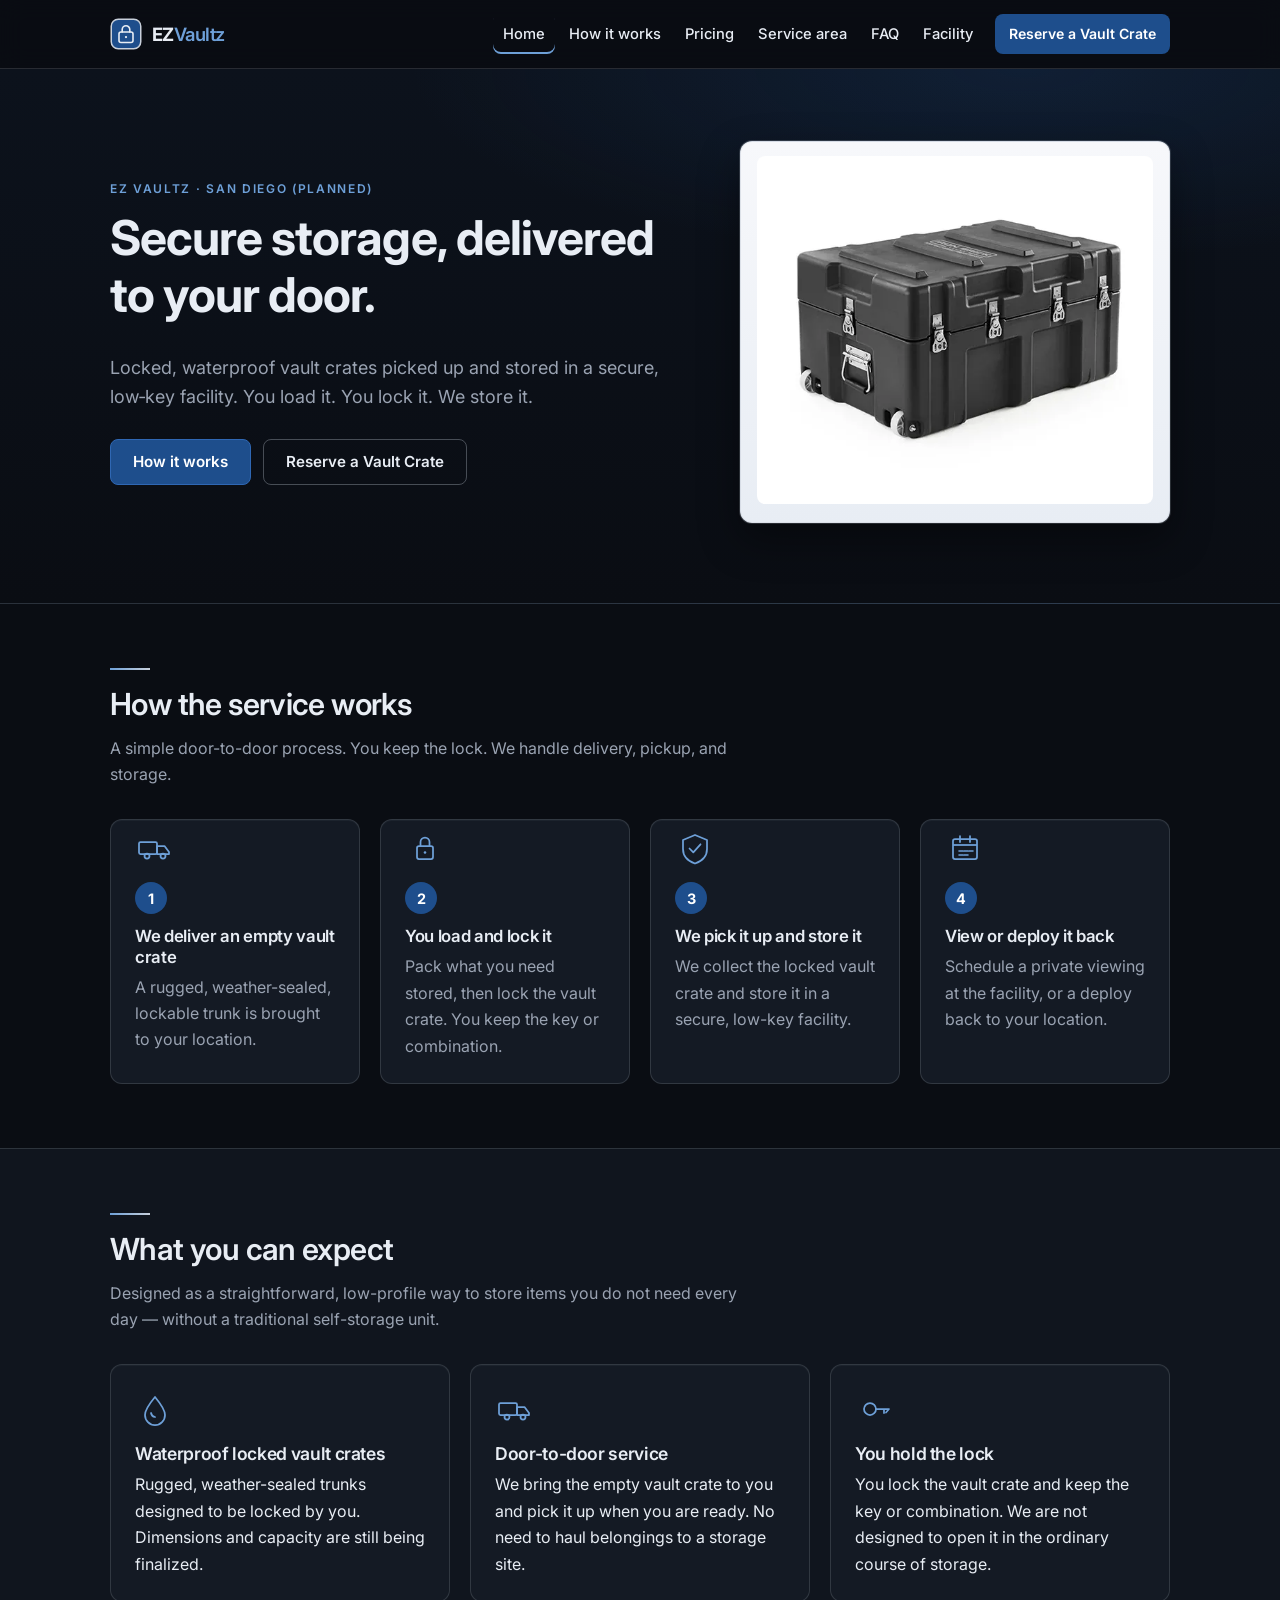
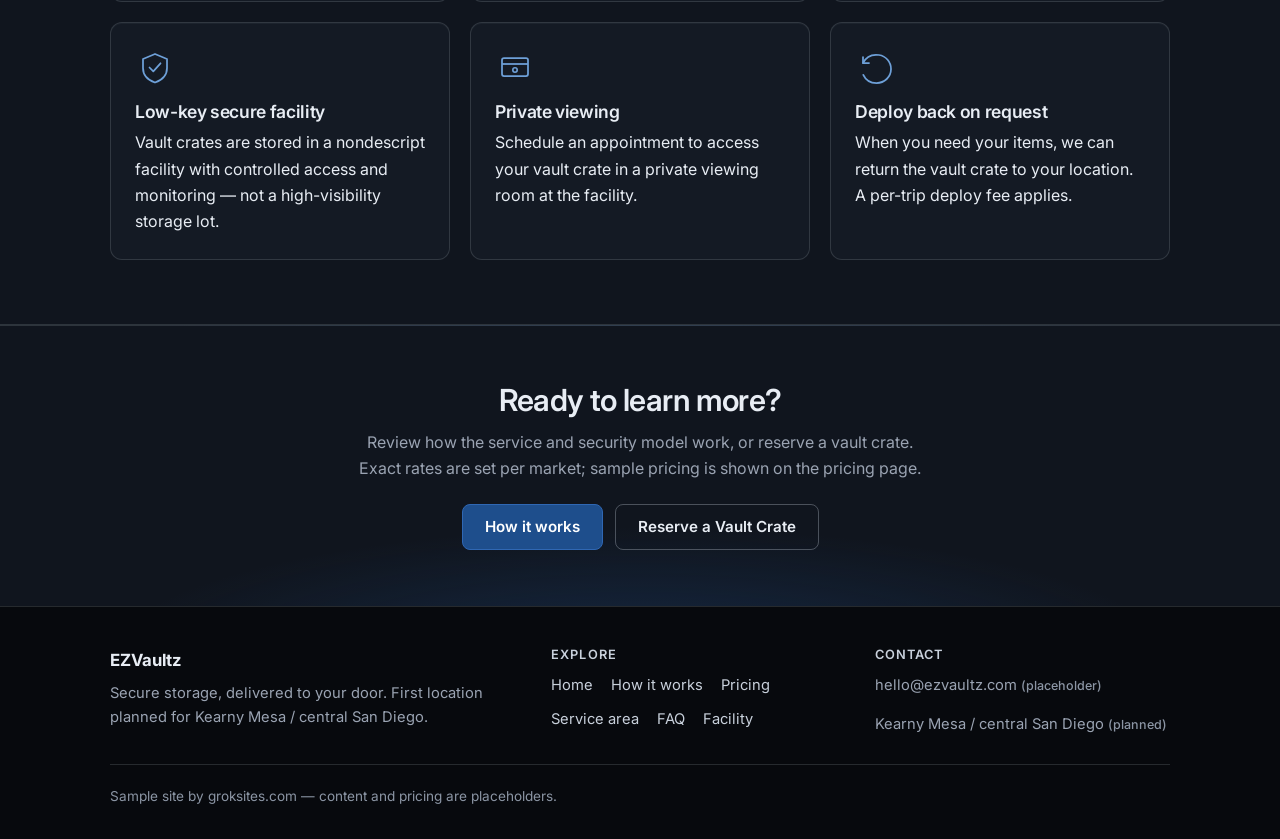
==== commit 981c1329: "Use EZ Vaultz spelling and vault crate product wording." ====
--- a/index.html
+++ b/index.html
@@ -4,11 +4,11 @@
   <meta charset="utf-8">
   <meta name="viewport" content="width=device-width, initial-scale=1">
   <title>EZVaultz | Secure storage, delivered to your door</title>
-  <meta name="description" content="Locked, waterproof crates delivered to your door, picked up, and stored in a secure, low&#8209;key facility. First location planned for Kearny Mesa / central San Diego.">
+  <meta name="description" content="Locked, waterproof vault crates delivered to your door, picked up, and stored in a secure, low&#8209;key facility. First location planned for Kearny Mesa / central San Diego.">
   <meta name="robots" content="noindex">
   <meta property="og:type" content="website">
   <meta property="og:title" content="EZVaultz — Secure storage, delivered to your door">
-  <meta property="og:description" content="Locked, waterproof crates picked up and stored in a secure, low&#8209;key facility. You load it. You lock it. We store it.">
+  <meta property="og:description" content="Locked, waterproof vault crates picked up and stored in a secure, low&#8209;key facility. You load it. You lock it. We store it.">
   <meta name="theme-color" content="#0a0d13">
   <link rel="icon" href="favicon.svg" type="image/svg+xml">
   <link rel="preconnect" href="https://fonts.googleapis.com">
@@ -37,7 +37,7 @@
       <a href="service-area.html">Service area</a>
       <a href="faq.html">FAQ</a>
       <a href="facility.html">Facility</a>
-      <a class="nav-cta" href="pricing.html#reserve">Reserve a Crate</a>
+      <a class="nav-cta" href="pricing.html#reserve">Reserve a Vault Crate</a>
       </nav>
     </div>
   </header>
@@ -45,12 +45,12 @@
     <section class="hero">
       <div class="wrap hero-grid">
         <div>
-          <p class="eyebrow">EZ Vaults · San Diego (planned)</p>
+          <p class="eyebrow">EZ Vaultz · San Diego (planned)</p>
           <h1>Secure storage, delivered to your door.</h1>
-          <p class="lead">Locked, waterproof crates picked up and stored in a secure, low&#8209;key facility. You load it. You lock it. We store it.</p>
+          <p class="lead">Locked, waterproof vault crates picked up and stored in a secure, low&#8209;key facility. You load it. You lock it. We store it.</p>
           <div class="cta-row">
             <a class="btn primary" href="how-it-works.html">How it works</a>
-            <a class="btn ghost" href="pricing.html#reserve">Reserve a Crate</a>
+            <a class="btn ghost" href="pricing.html#reserve">Reserve a Vault Crate</a>
           </div>
         </div>
         <div class="hero-art">
@@ -82,7 +82,7 @@
       <circle cx="28" cy="28" r="2.5" stroke="currentColor" stroke-width="1.75"/>
     </svg></div>
             <span class="num" aria-hidden="true">1</span>
-            <h3>We deliver an empty&nbsp;crate</h3>
+            <h3>We deliver an empty vault crate</h3>
             <p>A rugged, weather-sealed, lockable trunk is brought to your location.</p>
           </article>
           <article class="card step">
@@ -93,7 +93,7 @@
     </svg></div>
             <span class="num" aria-hidden="true">2</span>
             <h3>You load and lock&nbsp;it</h3>
-            <p>Pack what you need stored, then lock the crate. You keep the key or combination.</p>
+            <p>Pack what you need stored, then lock the vault crate. You keep the key or combination.</p>
           </article>
           <article class="card step">
             <div class="icon"><svg viewBox="0 0 40 40" fill="none" aria-hidden="true" focusable="false">
@@ -102,7 +102,7 @@
     </svg></div>
             <span class="num" aria-hidden="true">3</span>
             <h3>We pick it up and store&nbsp;it</h3>
-            <p>We collect the locked crate and store it in a secure, low-key facility.</p>
+            <p>We collect the locked vault crate and store it in a secure, low-key facility.</p>
           </article>
           <article class="card step">
             <div class="icon"><svg viewBox="0 0 40 40" fill="none" aria-hidden="true" focusable="false">
@@ -132,7 +132,7 @@
       <path d="M20 8c0 0 10 12 10 18a10 10 0 1 1-20 0c0-6 10-18 10-18z" stroke="currentColor" stroke-width="1.75" stroke-linejoin="round"/>
       <path d="M16 24a5 5 0 0 0 4 4" stroke="currentColor" stroke-width="1.75" stroke-linecap="round"/>
     </svg></div>
-            <h3>Waterproof locked crates</h3>
+            <h3>Waterproof locked vault crates</h3>
             <p>Rugged, weather-sealed trunks designed to be locked by you. Dimensions and capacity are still being finalized.</p>
           </article>
           <article class="card">
@@ -143,7 +143,7 @@
       <circle cx="28" cy="28" r="2.5" stroke="currentColor" stroke-width="1.75"/>
     </svg></div>
             <h3>Door-to-door service</h3>
-            <p>We bring the empty crate to you and pick it up when you are ready. No need to haul belongings to a storage site.</p>
+            <p>We bring the empty vault crate to you and pick it up when you are ready. No need to haul belongings to a storage site.</p>
           </article>
           <article class="card">
             <div class="icon"><svg viewBox="0 0 40 40" fill="none" aria-hidden="true" focusable="false">
@@ -151,7 +151,7 @@
       <path d="M21 20h13l-3 3.5M29 20v4" stroke="currentColor" stroke-width="1.75" stroke-linecap="round" stroke-linejoin="round"/>
     </svg></div>
             <h3>You hold the lock</h3>
-            <p>You lock the crate and keep the key or combination. We are not designed to open your crate in the ordinary course of storage.</p>
+            <p>You lock the vault crate and keep the key or combination. We are not designed to open it in the ordinary course of storage.</p>
           </article>
           <article class="card">
             <div class="icon"><svg viewBox="0 0 40 40" fill="none" aria-hidden="true" focusable="false">
@@ -159,7 +159,7 @@
       <path d="M14.5 20.5l3.8 3.8 7.2-8" stroke="currentColor" stroke-width="1.75" stroke-linecap="round" stroke-linejoin="round"/>
     </svg></div>
             <h3>Low-key secure facility</h3>
-            <p>Crates are stored in a nondescript facility with controlled access and monitoring — not a high-visibility storage lot.</p>
+            <p>Vault crates are stored in a nondescript facility with controlled access and monitoring — not a high-visibility storage lot.</p>
           </article>
           <article class="card">
             <div class="icon"><svg viewBox="0 0 40 40" fill="none" aria-hidden="true" focusable="false">
@@ -168,7 +168,7 @@
       <circle cx="20" cy="23" r="2.2" stroke="currentColor" stroke-width="1.6"/>
     </svg></div>
             <h3>Private viewing</h3>
-            <p>Schedule an appointment to access your crate in a private viewing room at the facility.</p>
+            <p>Schedule an appointment to access your vault crate in a private viewing room at the facility.</p>
           </article>
           <article class="card">
             <div class="icon"><svg viewBox="0 0 40 40" fill="none" aria-hidden="true" focusable="false">
@@ -176,7 +176,7 @@
       <path d="M8 16c3-6 9-9 16-8 7 1 12 7 12 14 0 8-6.5 14-14.5 14-6 0-11-3.4-13.2-8.2" stroke="currentColor" stroke-width="1.75" stroke-linecap="round"/>
     </svg></div>
             <h3>Deploy back on request</h3>
-            <p>When you need your items, we can return the crate to your location. A per-trip deploy fee applies.</p>
+            <p>When you need your items, we can return the vault crate to your location. A per-trip deploy fee applies.</p>
           </article>
         </div>
       </div>
@@ -185,10 +185,10 @@
     <section class="cta-band">
       <div class="wrap">
         <h2>Ready to learn more?</h2>
-        <p>Review how the service and security model work, or reserve a crate. Exact rates are set per market; sample pricing is shown on the pricing page.</p>
+        <p>Review how the service and security model work, or reserve a vault crate. Exact rates are set per market; sample pricing is shown on the pricing page.</p>
         <div class="cta-row">
           <a class="btn primary" href="how-it-works.html">How it works</a>
-          <a class="btn ghost" href="pricing.html#reserve">Reserve a Crate</a>
+          <a class="btn ghost" href="pricing.html#reserve">Reserve a Vault Crate</a>
         </div>
       </div>
     </section>
